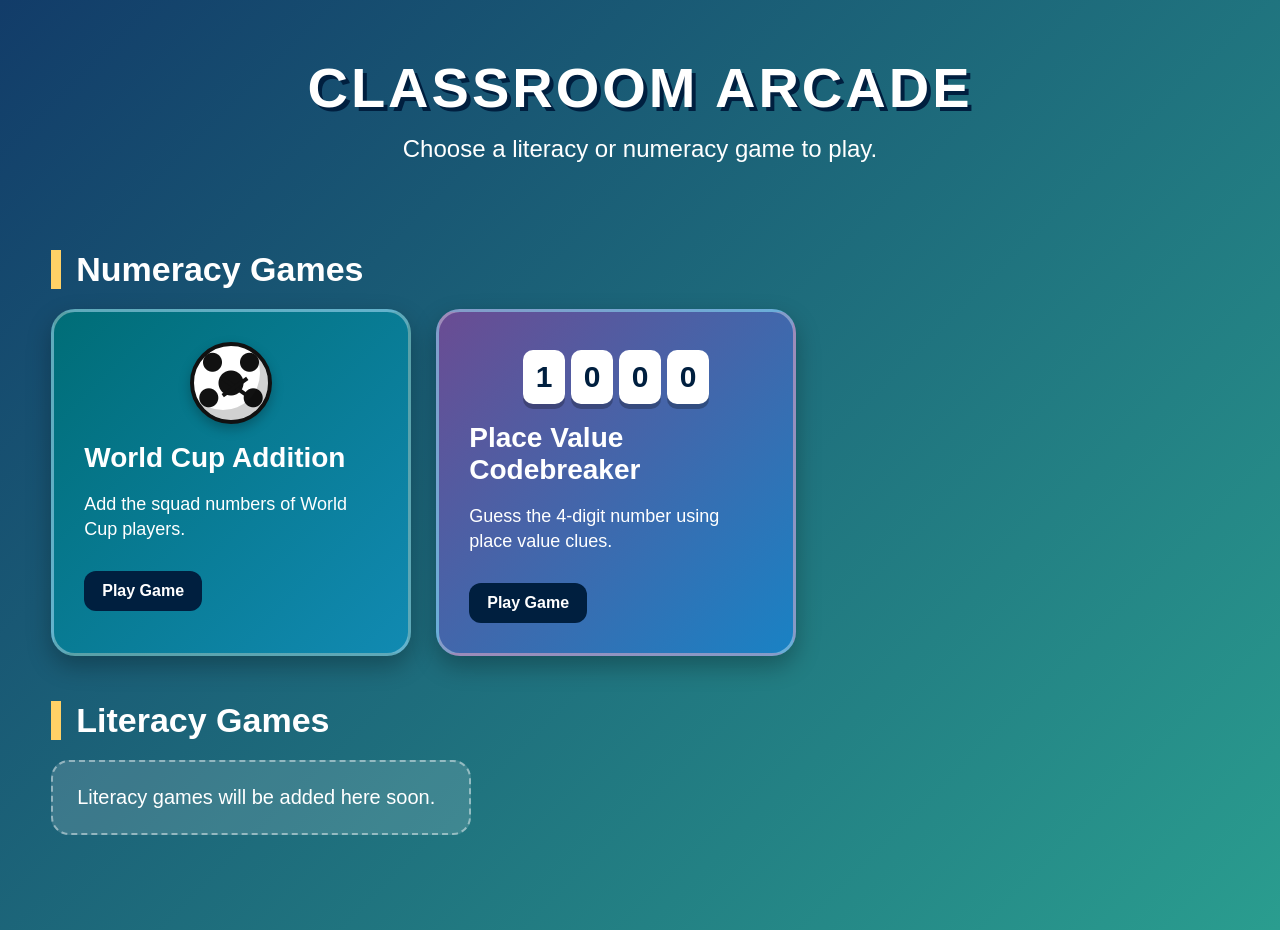
==== index.html @ f68cedc3 "Add files via upload" ====
<!DOCTYPE html>
<html lang="en">
<head>
  <meta charset="UTF-8" />
  <meta name="viewport" content="width=device-width, initial-scale=1.0" />

  <title>Classroom Arcade</title>

  <link rel="stylesheet" href="style.css" />
</head>
<body>

  <header class="hero">
    <h1>Classroom Arcade</h1>
    <p>Choose a literacy or numeracy game to play.</p>
  </header>

  <main class="container">

    <section class="game-section">
      <h2>Numeracy Games</h2>

      <div class="game-grid">

        <a class="game-card numeracy" href="world-cup-addition/index.html">
          <div class="soccer-ball" aria-hidden="true"></div>

          <h3>World Cup Addition</h3>

          <p>
            Add the squad numbers of World Cup players.
          </p>

          <span>Play Game</span>
        </a>

        <a class="game-card numeracy place-value-card" href="place-value-codebreaker/index.html">
          <div class="digit-icon" aria-hidden="true">
            <span>1</span>
            <span>0</span>
            <span>0</span>
            <span>0</span>
          </div>

          <h3>Place Value Codebreaker</h3>

          <p>
            Guess the 4-digit number using place value clues.
          </p>

          <span>Play Game</span>
        </a>

      </div>
    </section>

    <section class="game-section">
      <h2>Literacy Games</h2>

      <p class="empty-message">
        Literacy games will be added here soon.
      </p>
    </section>

  </main>

</body>
</html>
---- style.css ----
* {
  box-sizing: border-box;
}

body {
  margin: 0;
  font-family: Arial, sans-serif;
  background: linear-gradient(135deg, #123c69, #2a9d8f);
  color: white;
  min-height: 100vh;
}

.hero {
  text-align: center;
  padding: 55px 20px 35px;
}

.hero h1 {
  font-size: 56px;
  margin: 0;
  text-transform: uppercase;
  letter-spacing: 3px;
  color: #ffffff;
  text-shadow: 4px 4px 0 #001f3f;
}

.hero p {
  font-size: 24px;
  margin-top: 15px;
}

.container {
  width: 92%;
  max-width: 1200px;
  margin: 0 auto;
  padding-bottom: 50px;
}

.game-section {
  margin-bottom: 45px;
}

.game-section h2 {
  font-size: 34px;
  margin-bottom: 20px;
  border-left: 10px solid #ffd166;
  padding-left: 15px;
}

.game-grid {
  display: grid;
  grid-template-columns: repeat(auto-fit, minmax(260px, 360px));
  gap: 25px;
}

.game-card {
  display: block;
  text-decoration: none;
  color: white;
  border-radius: 24px;
  padding: 30px;
  min-height: 270px;
  transition: transform 0.2s, background 0.2s;
  box-shadow: 0 10px 24px rgba(0, 0, 0, 0.28);
  border: 3px solid rgba(255, 255, 255, 0.35);
}

.game-card:hover {
  transform: translateY(-6px);
}

.game-card h3 {
  font-size: 28px;
  margin: 18px 0 10px;
}

.game-card p {
  font-size: 18px;
  line-height: 1.4;
  margin-bottom: 20px;
}

.game-card span {
  display: inline-block;
  margin-top: 8px;
  padding: 11px 18px;
  background: #001f3f;
  border-radius: 12px;
  font-weight: bold;
}

.numeracy {
  background: linear-gradient(135deg, #006d77, #118ab2);
}

.numeracy:hover {
  background: linear-gradient(135deg, #007c89, #1597c4);
}

.empty-message {
  font-size: 20px;
  background: rgba(255, 255, 255, 0.14);
  border: 2px dashed rgba(255, 255, 255, 0.45);
  border-radius: 18px;
  padding: 24px;
  max-width: 420px;
}

/* Soccer ball image made with CSS so it will not turn into a question mark */
.soccer-ball {
  width: 82px;
  height: 82px;
  margin: 0 auto 10px;
  border-radius: 50%;
  background:
    radial-gradient(circle at 50% 50%, #111 0 12px, transparent 13px),
    radial-gradient(circle at 25% 22%, #111 0 9px, transparent 10px),
    radial-gradient(circle at 75% 22%, #111 0 9px, transparent 10px),
    radial-gradient(circle at 20% 70%, #111 0 9px, transparent 10px),
    radial-gradient(circle at 80% 70%, #111 0 9px, transparent 10px),
    #ffffff;
  border: 4px solid #111;
  position: relative;
  box-shadow: inset -8px -10px 0 rgba(0, 0, 0, 0.18), 0 5px 12px rgba(0, 0, 0, 0.25);
}

.soccer-ball::before,
.soccer-ball::after {
  content: "";
  position: absolute;
  background: #111;
  height: 4px;
  width: 30px;
  top: 39px;
  left: 26px;
}

.soccer-ball::before {
  transform: rotate(35deg);
}

.soccer-ball::after {
  transform: rotate(-35deg);
}


.digit-icon {
  display: flex;
  justify-content: center;
  gap: 6px;
  margin: 0 auto 12px;
}

.digit-icon span {
  display: flex;
  justify-content: center;
  align-items: center;
  width: 42px;
  height: 54px;
  background: white;
  color: #001f3f;
  border-radius: 10px;
  font-size: 30px;
  font-weight: bold;
  box-shadow: 0 5px 0 rgba(0, 0, 0, 0.25);
}

.place-value-card {
  background: linear-gradient(135deg, #6a4c93, #1982c4);
}

.place-value-card:hover {
  background: linear-gradient(135deg, #7b5ab0, #2296df);
}

@media (max-width: 700px) {
  .hero {
    padding-top: 40px;
  }

  .hero h1 {
    font-size: 38px;
  }

  .hero p {
    font-size: 19px;
  }

  .game-section h2 {
    font-size: 28px;
  }

  .game-grid {
    grid-template-columns: 1fr;
  }

  .game-card {
    min-height: 250px;
  }
}
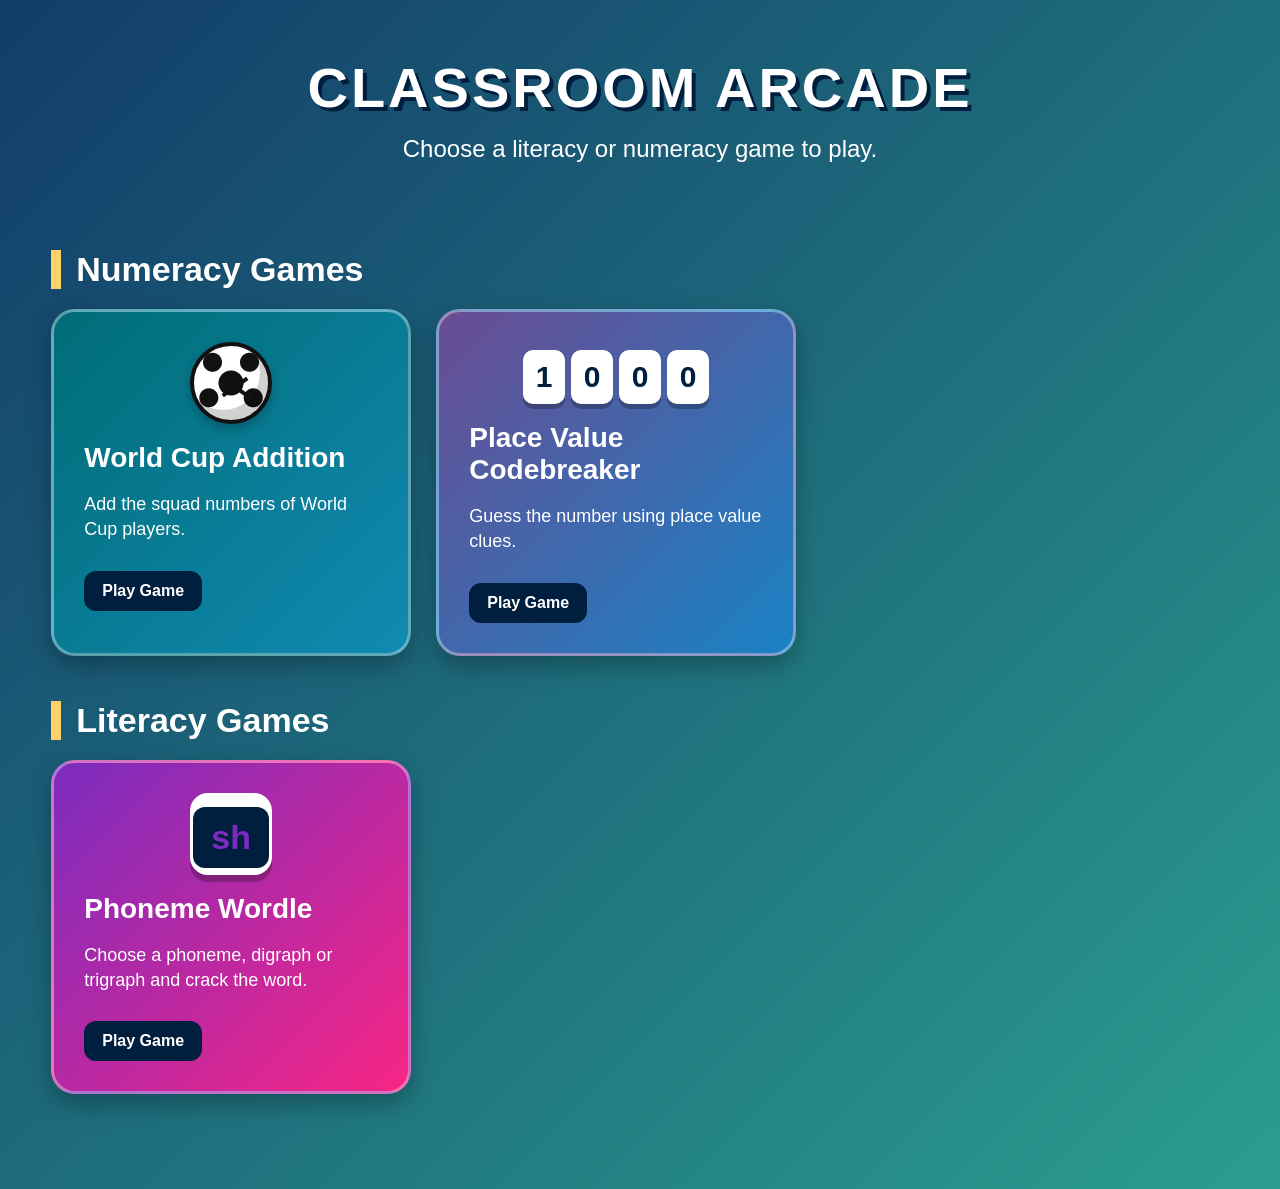
==== commit 89367797: "Add files via upload" ====
--- a/index.html
+++ b/index.html
@@ -3,66 +3,48 @@
 <head>
   <meta charset="UTF-8" />
   <meta name="viewport" content="width=device-width, initial-scale=1.0" />
-
   <title>Classroom Arcade</title>
-
   <link rel="stylesheet" href="style.css" />
 </head>
 <body>
-
   <header class="hero">
     <h1>Classroom Arcade</h1>
     <p>Choose a literacy or numeracy game to play.</p>
   </header>
 
   <main class="container">
-
     <section class="game-section">
       <h2>Numeracy Games</h2>
-
       <div class="game-grid">
-
         <a class="game-card numeracy" href="world-cup-addition/index.html">
           <div class="soccer-ball" aria-hidden="true"></div>
-
           <h3>World Cup Addition</h3>
-
-          <p>
-            Add the squad numbers of World Cup players.
-          </p>
-
+          <p>Add the squad numbers of World Cup players.</p>
           <span>Play Game</span>
         </a>
 
         <a class="game-card numeracy place-value-card" href="place-value-codebreaker/index.html">
           <div class="digit-icon" aria-hidden="true">
-            <span>1</span>
-            <span>0</span>
-            <span>0</span>
-            <span>0</span>
+            <span>1</span><span>0</span><span>0</span><span>0</span>
           </div>
-
           <h3>Place Value Codebreaker</h3>
-
-          <p>
-            Guess the 4-digit number using place value clues.
-          </p>
-
+          <p>Guess the number using place value clues.</p>
           <span>Play Game</span>
         </a>
-
       </div>
     </section>
 
     <section class="game-section">
       <h2>Literacy Games</h2>
-
-      <p class="empty-message">
-        Literacy games will be added here soon.
-      </p>
+      <div class="game-grid">
+        <a class="game-card literacy phoneme-card" href="phoneme-wordle/index.html">
+          <div class="phoneme-icon" aria-hidden="true"><span>sh</span></div>
+          <h3>Phoneme Wordle</h3>
+          <p>Choose a phoneme, digraph or trigraph and crack the word.</p>
+          <span>Play Game</span>
+        </a>
+      </div>
     </section>
-
   </main>
-
 </body>
 </html>
--- a/style.css
+++ b/style.css
@@ -173,6 +173,41 @@
   background: linear-gradient(135deg, #7b5ab0, #2296df);
 }
 
+
+.literacy {
+  background: linear-gradient(135deg, #7b2cbf, #f72585);
+}
+
+.literacy:hover {
+  background: linear-gradient(135deg, #8d3fe0, #ff4fa3);
+}
+
+.phoneme-card {
+  background: linear-gradient(135deg, #7b2cbf, #f72585);
+}
+
+.phoneme-card:hover {
+  background: linear-gradient(135deg, #8d3fe0, #ff4fa3);
+}
+
+.phoneme-icon {
+  display: flex;
+  justify-content: center;
+  align-items: center;
+  width: 82px;
+  height: 82px;
+  margin: 0 auto 10px;
+  border-radius: 18px;
+  background: white;
+  color: #7b2cbf;
+  box-shadow: 0 7px 0 rgba(0, 0, 0, 0.25);
+}
+
+.phoneme-icon span {
+  font-size: 34px;
+  font-weight: bold;
+}
+
 @media (max-width: 700px) {
   .hero {
     padding-top: 40px;
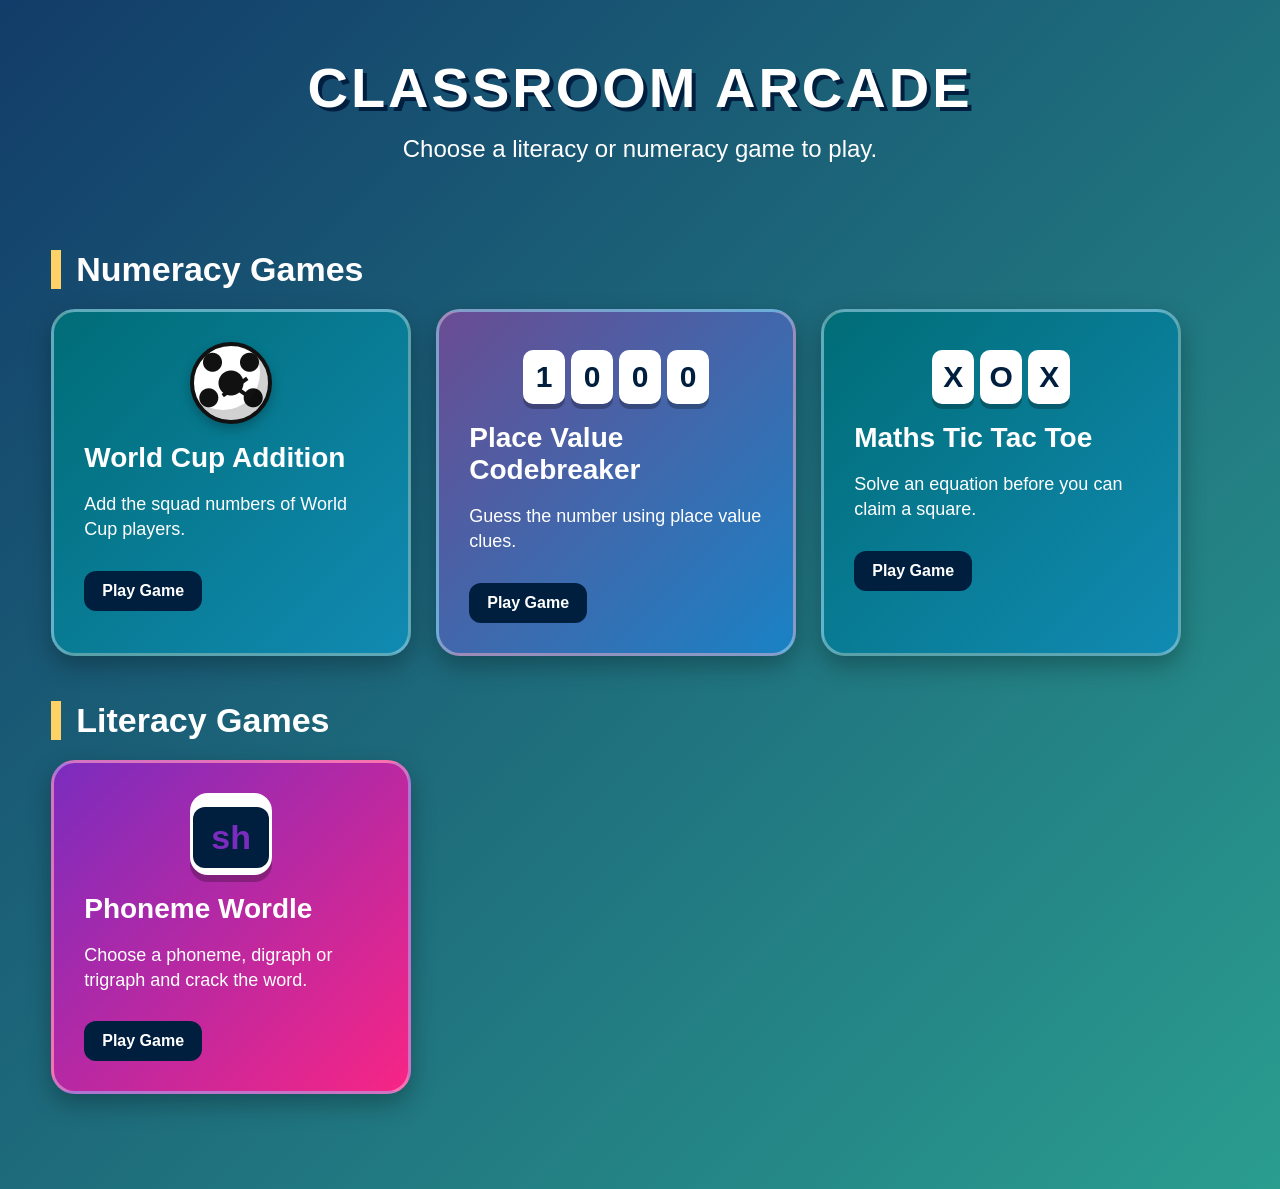
==== commit 50831337: "Add files via upload" ====
--- a/index.html
+++ b/index.html
@@ -31,6 +31,23 @@
           <p>Guess the number using place value clues.</p>
           <span>Play Game</span>
         </a>
+
+        <a class="game-card numeracy" href="maths-tic-tac-toe/index.html">
+          <div class="digit-icon" aria-hidden="true">
+            <span>X</span>
+            <span>O</span>
+            <span>X</span>
+          </div>
+
+          <h3>Maths Tic Tac Toe</h3>
+
+          <p>
+            Solve an equation before you can claim a square.
+          </p>
+
+          <span>Play Game</span>
+        </a>
+
       </div>
     </section>
 
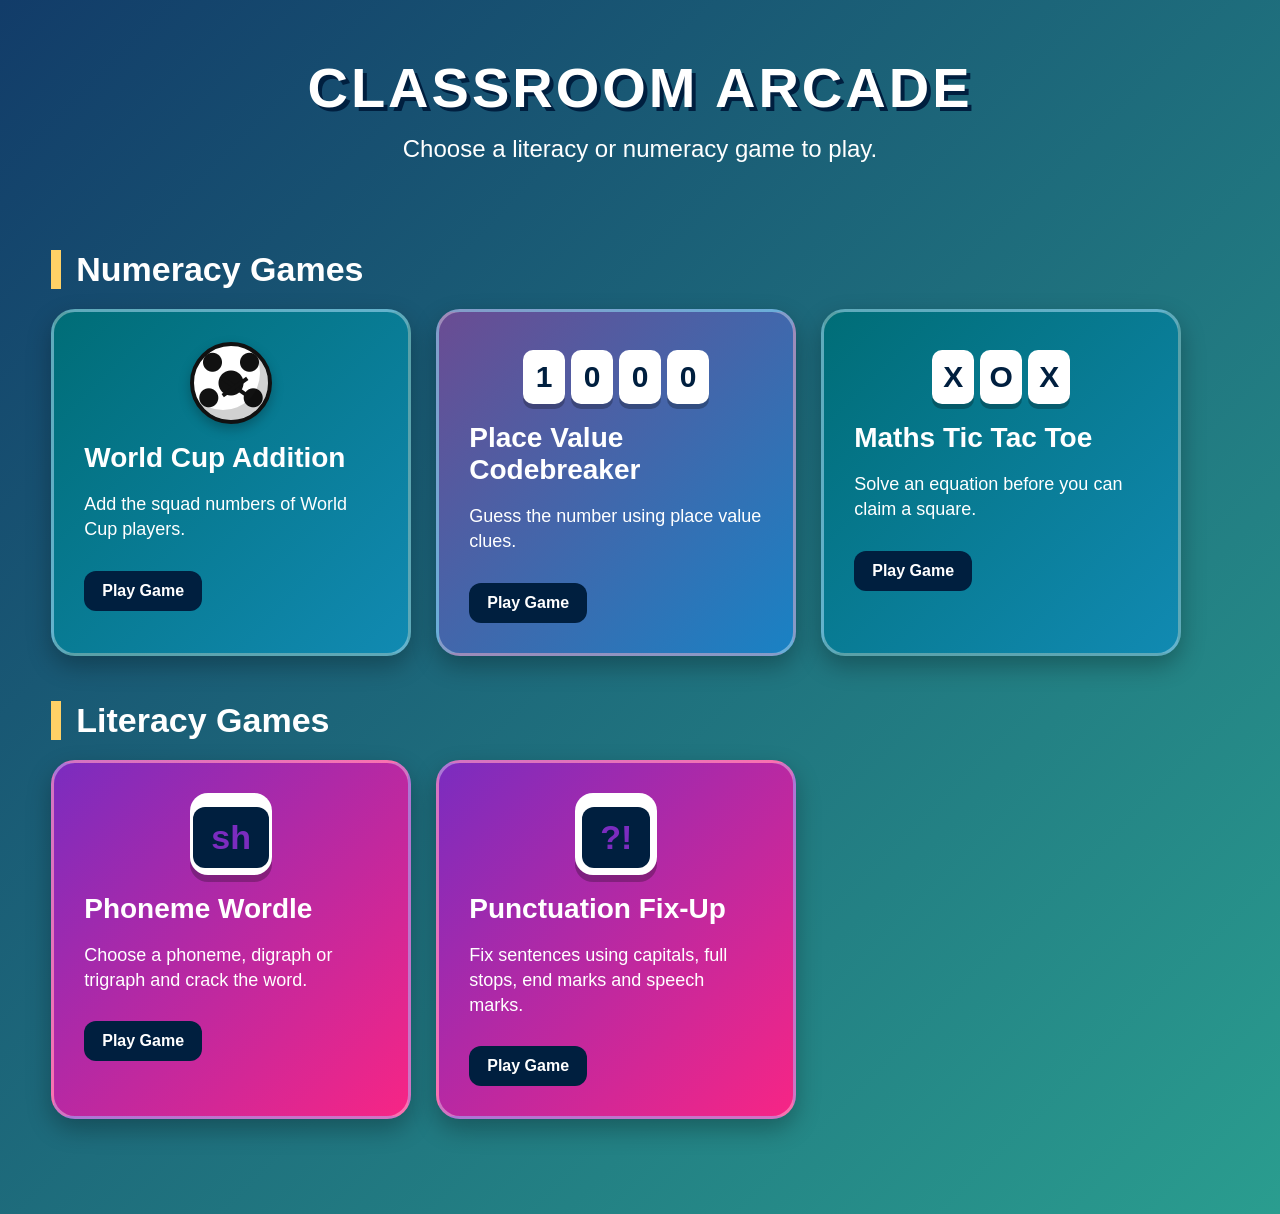
==== commit 3cab7a52: "Add files via upload" ====
--- a/index.html
+++ b/index.html
@@ -60,6 +60,14 @@
           <p>Choose a phoneme, digraph or trigraph and crack the word.</p>
           <span>Play Game</span>
         </a>
+
+        <a class="game-card literacy phoneme-card" href="punctuation-fix-up/index.html">
+          <div class="phoneme-icon" aria-hidden="true"><span>?!</span></div>
+          <h3>Punctuation Fix-Up</h3>
+          <p>Fix sentences using capitals, full stops, end marks and speech marks.</p>
+          <span>Play Game</span>
+        </a>
+
       </div>
     </section>
   </main>
--- a/style.css
+++ b/style.css
@@ -232,4 +232,16 @@
   .game-card {
     min-height: 250px;
   }
-}+}
+
+.punctuation-card {
+  background: linear-gradient(135deg, #ef476f, #ffd166);
+}
+
+.punctuation-card:hover {
+  background: linear-gradient(135deg, #ff5d8f, #ffe08a);
+}
+
+.punctuation-icon {
+  color: #ef476f;
+}
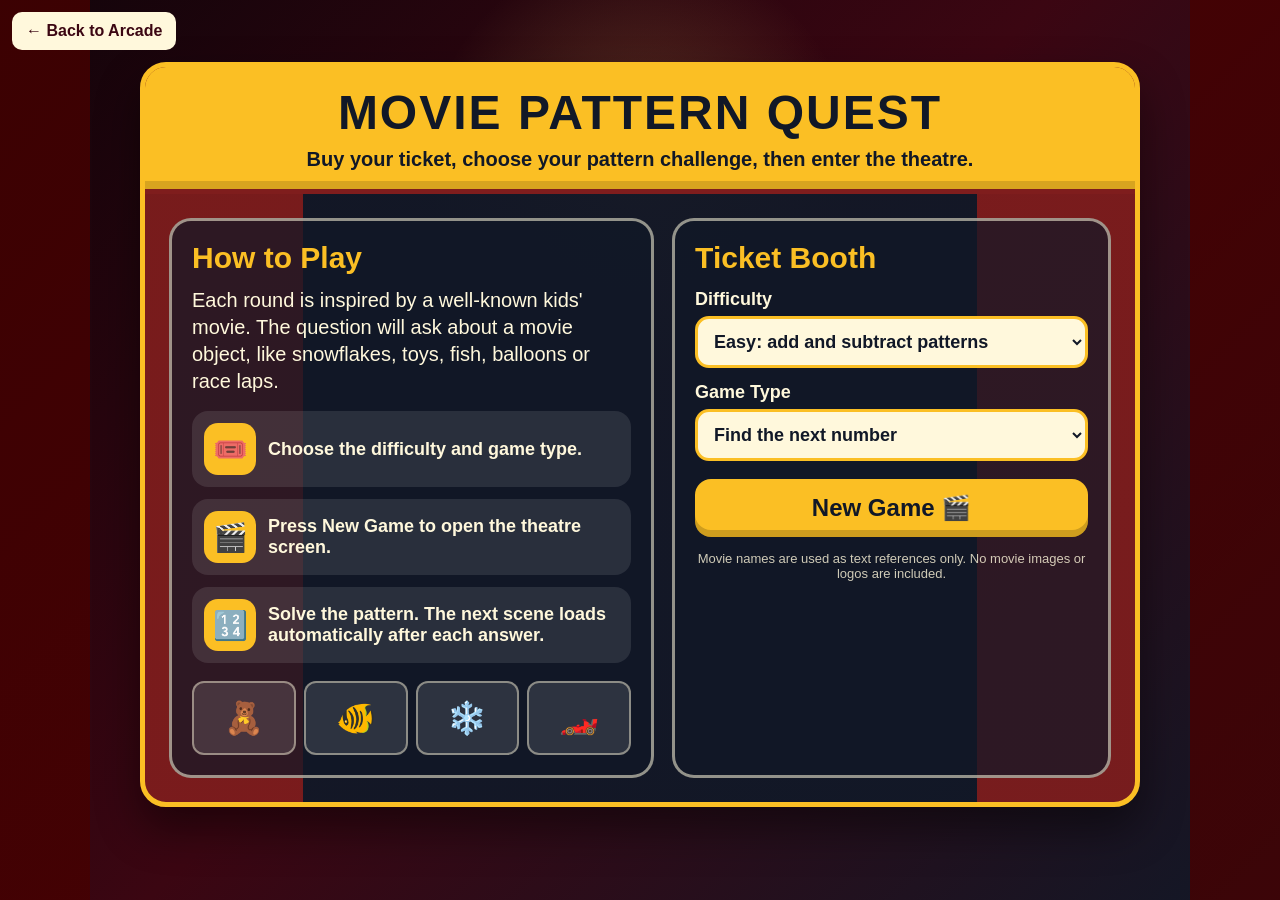
==== commit e16065db: "Add files via upload" ====
--- a/index.html
+++ b/index.html
@@ -3,73 +3,281 @@
 <head>
   <meta charset="UTF-8" />
   <meta name="viewport" content="width=device-width, initial-scale=1.0" />
-  <title>Classroom Arcade</title>
-  <link rel="stylesheet" href="style.css" />
+
+  <title>Movie Pattern Quest</title>
+
+  <style>
+    * {
+      box-sizing: border-box;
+    }
+
+    body {
+      margin: 0;
+      min-height: 100vh;
+      font-family: Arial, sans-serif;
+      color: #fff8dc;
+      background:
+        radial-gradient(circle at 50% 18%, rgba(255, 212, 102, 0.22), transparent 22%),
+        linear-gradient(90deg, rgba(70, 0, 0, 0.8) 0 7%, transparent 7% 93%, rgba(70, 0, 0, 0.8) 93% 100%),
+        linear-gradient(135deg, #12040a, #3b0612 48%, #111827);
+      padding: 62px 14px 28px;
+    }
+
+    .back-link {
+      position: fixed;
+      top: 12px;
+      left: 12px;
+      background: #fff8dc;
+      color: #3b0612;
+      padding: 10px 14px;
+      border-radius: 10px;
+      text-decoration: none;
+      font-weight: bold;
+      z-index: 20;
+    }
+
+    .theatre {
+      width: 100%;
+      max-width: 1000px;
+      margin: 0 auto;
+      border: 5px solid #fbbf24;
+      border-radius: 26px;
+      background:
+        linear-gradient(90deg, rgba(127, 29, 29, 0.92) 0 16%, rgba(17, 24, 39, 0.94) 16% 84%, rgba(127, 29, 29, 0.92) 84% 100%);
+      box-shadow: 0 22px 44px rgba(0, 0, 0, 0.45);
+      overflow: hidden;
+    }
+
+    .marquee {
+      padding: 18px 16px;
+      text-align: center;
+      background: #fbbf24;
+      color: #111827;
+      border-bottom: 5px solid #7f1d1d;
+      box-shadow: inset 0 -8px 0 rgba(0, 0, 0, 0.14);
+    }
+
+    .marquee h1 {
+      margin: 0;
+      font-size: 48px;
+      text-transform: uppercase;
+      letter-spacing: 2px;
+    }
+
+    .marquee p {
+      margin: 8px 0 0;
+      font-size: 20px;
+      font-weight: bold;
+    }
+
+    .content {
+      padding: 24px;
+      display: grid;
+      grid-template-columns: 1.05fr 0.95fr;
+      gap: 18px;
+      align-items: stretch;
+    }
+
+    .instructions,
+    .ticket-booth {
+      border: 3px solid rgba(255, 248, 220, 0.55);
+      border-radius: 22px;
+      background: rgba(17, 24, 39, 0.72);
+      padding: 20px;
+    }
+
+    .instructions h2,
+    .ticket-booth h2 {
+      margin: 0 0 12px;
+      font-size: 30px;
+      color: #fbbf24;
+    }
+
+    .instructions p {
+      font-size: 20px;
+      line-height: 1.35;
+      margin: 0 0 14px;
+    }
+
+    .steps {
+      display: grid;
+      gap: 12px;
+      margin-top: 16px;
+    }
+
+    .step {
+      display: grid;
+      grid-template-columns: 52px 1fr;
+      gap: 12px;
+      align-items: center;
+      padding: 12px;
+      border-radius: 16px;
+      background: rgba(255, 255, 255, 0.1);
+      font-size: 18px;
+      font-weight: bold;
+    }
+
+    .step-icon {
+      width: 52px;
+      height: 52px;
+      border-radius: 14px;
+      background: #fbbf24;
+      color: #111827;
+      display: flex;
+      align-items: center;
+      justify-content: center;
+      font-size: 28px;
+    }
+
+    .ticket-booth label {
+      display: block;
+      margin: 14px 0 6px;
+      font-size: 18px;
+      font-weight: bold;
+    }
+
+    select {
+      width: 100%;
+      min-height: 52px;
+      padding: 0 12px;
+      border: 3px solid #fbbf24;
+      border-radius: 14px;
+      background: #fff8dc;
+      color: #111827;
+      font-size: 18px;
+      font-weight: bold;
+    }
+
+    .start-button {
+      width: 100%;
+      margin-top: 18px;
+      min-height: 58px;
+      border: none;
+      border-radius: 16px;
+      background: #fbbf24;
+      color: #111827;
+      font-size: 24px;
+      font-weight: bold;
+      cursor: pointer;
+      box-shadow: inset 0 -7px 0 rgba(0, 0, 0, 0.18);
+    }
+
+    .start-button:hover {
+      background: #fde68a;
+    }
+
+    .poster-row {
+      display: grid;
+      grid-template-columns: repeat(4, 1fr);
+      gap: 8px;
+      margin-top: 18px;
+    }
+
+    .poster {
+      min-height: 74px;
+      border-radius: 12px;
+      border: 2px solid rgba(255, 248, 220, 0.45);
+      display: flex;
+      align-items: center;
+      justify-content: center;
+      background: rgba(255, 255, 255, 0.12);
+      font-size: 32px;
+    }
+
+    .note {
+      margin-top: 14px;
+      font-size: 13px;
+      opacity: 0.8;
+      text-align: center;
+    }
+
+    @media (max-width: 800px) {
+      .content {
+        grid-template-columns: 1fr;
+        padding: 14px;
+      }
+
+      .marquee h1 {
+        font-size: 34px;
+      }
+
+      .marquee p {
+        font-size: 17px;
+      }
+
+      .instructions p {
+        font-size: 17px;
+      }
+    }
+  </style>
 </head>
 <body>
-  <header class="hero">
-    <h1>Classroom Arcade</h1>
-    <p>Choose a literacy or numeracy game to play.</p>
-  </header>
-
-  <main class="container">
-    <section class="game-section">
-      <h2>Numeracy Games</h2>
-      <div class="game-grid">
-        <a class="game-card numeracy" href="world-cup-addition/index.html">
-          <div class="soccer-ball" aria-hidden="true"></div>
-          <h3>World Cup Addition</h3>
-          <p>Add the squad numbers of World Cup players.</p>
-          <span>Play Game</span>
-        </a>
-
-        <a class="game-card numeracy place-value-card" href="place-value-codebreaker/index.html">
-          <div class="digit-icon" aria-hidden="true">
-            <span>1</span><span>0</span><span>0</span><span>0</span>
+
+  <a class="back-link" href="../index.html">← Back to Arcade</a>
+
+  <main class="theatre">
+    <section class="marquee">
+      <h1>Movie Pattern Quest</h1>
+      <p>Buy your ticket, choose your pattern challenge, then enter the theatre.</p>
+    </section>
+
+    <section class="content">
+      <div class="instructions">
+        <h2>How to Play</h2>
+        <p>
+          Each round is inspired by a well-known kids' movie. The question will ask about a movie object, like snowflakes, toys, fish, balloons or race laps.
+        </p>
+
+        <div class="steps">
+          <div class="step">
+            <div class="step-icon">🎟️</div>
+            <div>Choose the difficulty and game type.</div>
           </div>
-          <h3>Place Value Codebreaker</h3>
-          <p>Guess the number using place value clues.</p>
-          <span>Play Game</span>
-        </a>
-
-        <a class="game-card numeracy" href="maths-tic-tac-toe/index.html">
-          <div class="digit-icon" aria-hidden="true">
-            <span>X</span>
-            <span>O</span>
-            <span>X</span>
+
+          <div class="step">
+            <div class="step-icon">🎬</div>
+            <div>Press <strong>New Game</strong> to open the theatre screen.</div>
           </div>
 
-          <h3>Maths Tic Tac Toe</h3>
-
-          <p>
-            Solve an equation before you can claim a square.
-          </p>
-
-          <span>Play Game</span>
-        </a>
-
+          <div class="step">
+            <div class="step-icon">🔢</div>
+            <div>Solve the pattern. The next scene loads automatically after each answer.</div>
+          </div>
+        </div>
+
+        <div class="poster-row" aria-label="Movie theatre posters">
+          <div class="poster">🧸</div>
+          <div class="poster">🐠</div>
+          <div class="poster">❄️</div>
+          <div class="poster">🏎️</div>
+        </div>
       </div>
-    </section>
-
-    <section class="game-section">
-      <h2>Literacy Games</h2>
-      <div class="game-grid">
-        <a class="game-card literacy phoneme-card" href="phoneme-wordle/index.html">
-          <div class="phoneme-icon" aria-hidden="true"><span>sh</span></div>
-          <h3>Phoneme Wordle</h3>
-          <p>Choose a phoneme, digraph or trigraph and crack the word.</p>
-          <span>Play Game</span>
-        </a>
-
-        <a class="game-card literacy phoneme-card" href="punctuation-fix-up/index.html">
-          <div class="phoneme-icon" aria-hidden="true"><span>?!</span></div>
-          <h3>Punctuation Fix-Up</h3>
-          <p>Fix sentences using capitals, full stops, end marks and speech marks.</p>
-          <span>Play Game</span>
-        </a>
-
-      </div>
+
+      <form class="ticket-booth" action="game.html" method="get">
+        <h2>Ticket Booth</h2>
+
+        <label for="difficulty">Difficulty</label>
+        <select id="difficulty" name="difficulty">
+          <option value="easy">Easy: add and subtract patterns</option>
+          <option value="medium">Medium: growing patterns</option>
+          <option value="hard">Hard: mixed patterns</option>
+        </select>
+
+        <label for="mode">Game Type</label>
+        <select id="mode" name="mode">
+          <option value="next">Find the next number</option>
+          <option value="missing">Find the missing number</option>
+          <option value="mixed">Mixed questions</option>
+        </select>
+
+        <button class="start-button" type="submit">New Game 🎬</button>
+
+        <p class="note">
+          Movie names are used as text references only. No movie images or logos are included.
+        </p>
+      </form>
     </section>
   </main>
+
 </body>
 </html>
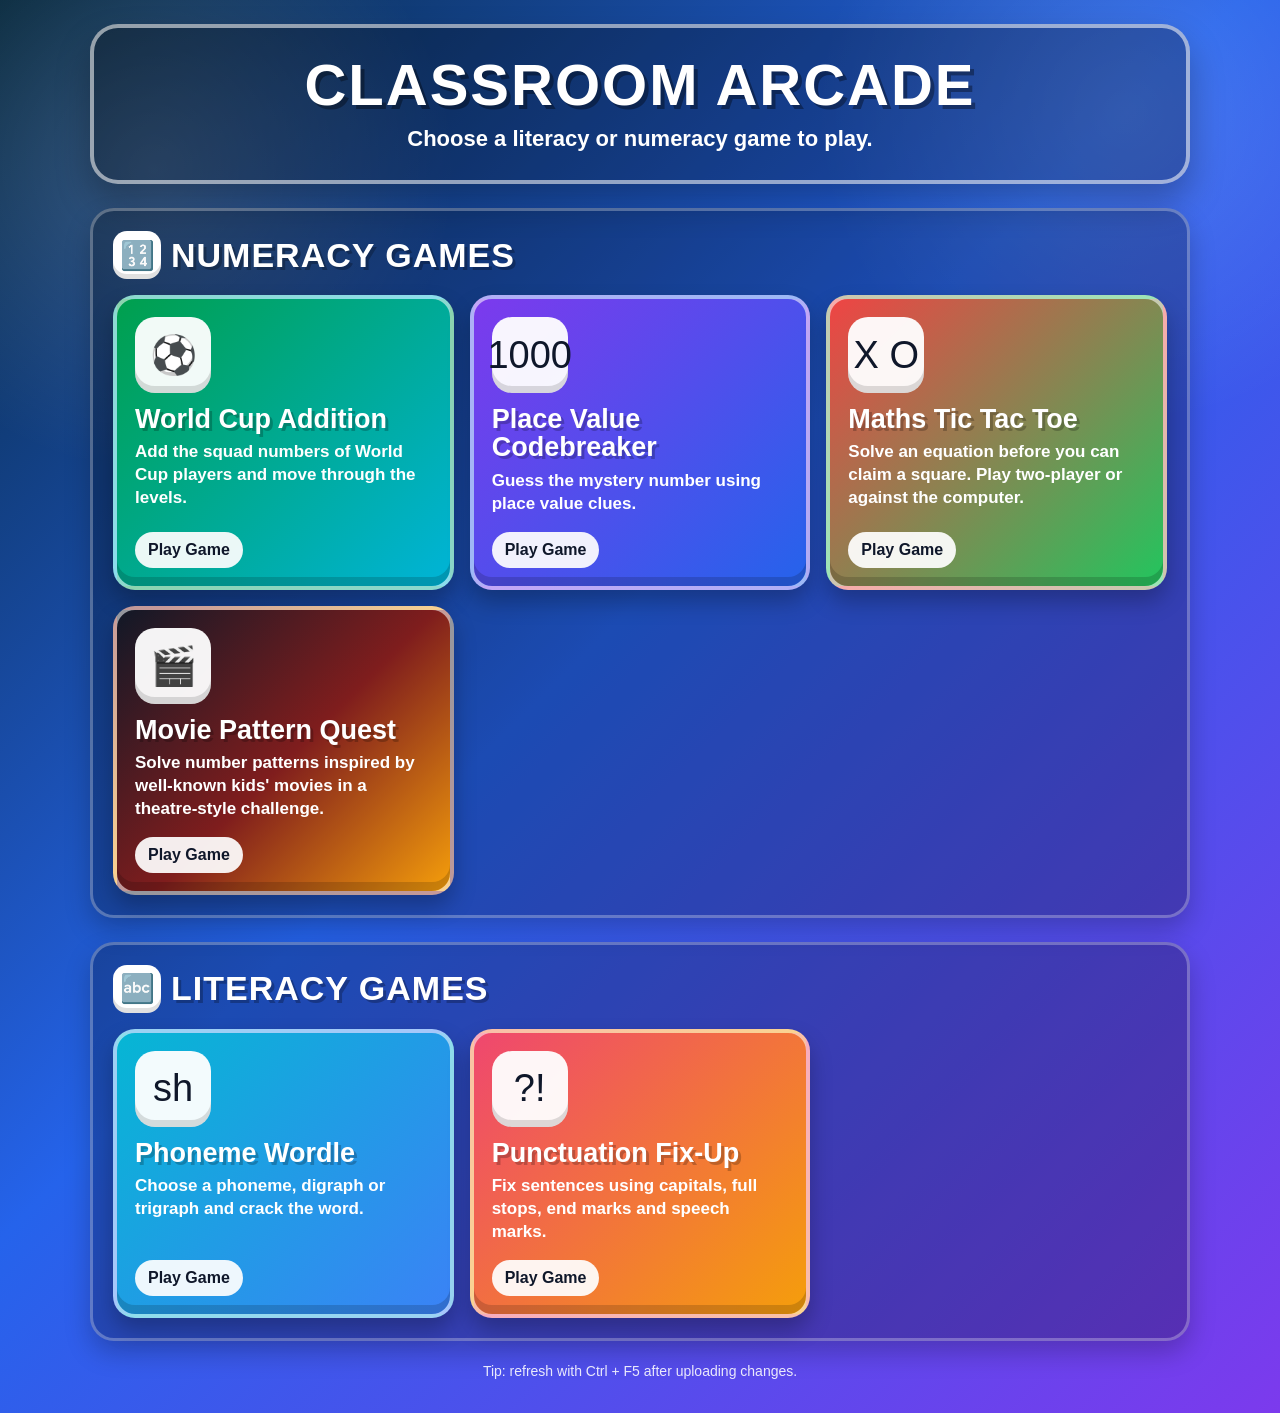
==== commit feb5129d: "Add files via upload" ====
--- a/index.html
+++ b/index.html
@@ -4,7 +4,7 @@
   <meta charset="UTF-8" />
   <meta name="viewport" content="width=device-width, initial-scale=1.0" />
 
-  <title>Movie Pattern Quest</title>
+  <title>Classroom Arcade</title>
 
   <style>
     * {
@@ -15,269 +15,314 @@
       margin: 0;
       min-height: 100vh;
       font-family: Arial, sans-serif;
-      color: #fff8dc;
+      color: #ffffff;
       background:
-        radial-gradient(circle at 50% 18%, rgba(255, 212, 102, 0.22), transparent 22%),
-        linear-gradient(90deg, rgba(70, 0, 0, 0.8) 0 7%, transparent 7% 93%, rgba(70, 0, 0, 0.8) 93% 100%),
-        linear-gradient(135deg, #12040a, #3b0612 48%, #111827);
-      padding: 62px 14px 28px;
-    }
-
-    .back-link {
-      position: fixed;
-      top: 12px;
-      left: 12px;
-      background: #fff8dc;
-      color: #3b0612;
-      padding: 10px 14px;
-      border-radius: 10px;
-      text-decoration: none;
-      font-weight: bold;
-      z-index: 20;
-    }
-
-    .theatre {
-      width: 100%;
-      max-width: 1000px;
-      margin: 0 auto;
-      border: 5px solid #fbbf24;
-      border-radius: 26px;
-      background:
-        linear-gradient(90deg, rgba(127, 29, 29, 0.92) 0 16%, rgba(17, 24, 39, 0.94) 16% 84%, rgba(127, 29, 29, 0.92) 84% 100%);
-      box-shadow: 0 22px 44px rgba(0, 0, 0, 0.45);
-      overflow: hidden;
-    }
-
-    .marquee {
-      padding: 18px 16px;
+        radial-gradient(circle at 12% 12%, rgba(255, 255, 255, 0.16), transparent 18%),
+        radial-gradient(circle at 88% 8%, rgba(255, 255, 255, 0.14), transparent 18%),
+        linear-gradient(135deg, #06283d, #2563eb 46%, #7c3aed);
+      padding: 24px 14px 34px;
+    }
+
+    .hero {
+      max-width: 1100px;
+      margin: 0 auto 24px;
+      padding: 28px 18px;
       text-align: center;
-      background: #fbbf24;
-      color: #111827;
-      border-bottom: 5px solid #7f1d1d;
-      box-shadow: inset 0 -8px 0 rgba(0, 0, 0, 0.14);
-    }
-
-    .marquee h1 {
+      border: 4px solid rgba(255, 255, 255, 0.55);
+      border-radius: 28px;
+      background: rgba(0, 0, 0, 0.26);
+      box-shadow: 0 18px 34px rgba(0, 0, 0, 0.28);
+    }
+
+    .hero h1 {
       margin: 0;
-      font-size: 48px;
+      font-size: 58px;
+      line-height: 1;
       text-transform: uppercase;
       letter-spacing: 2px;
-    }
-
-    .marquee p {
-      margin: 8px 0 0;
-      font-size: 20px;
+      text-shadow: 4px 4px 0 rgba(0, 0, 0, 0.35);
+    }
+
+    .hero p {
+      margin: 12px 0 0;
+      font-size: 22px;
       font-weight: bold;
     }
 
-    .content {
-      padding: 24px;
+    .container {
+      width: 100%;
+      max-width: 1100px;
+      margin: 0 auto;
       display: grid;
-      grid-template-columns: 1.05fr 0.95fr;
-      gap: 18px;
-      align-items: stretch;
-    }
-
-    .instructions,
-    .ticket-booth {
-      border: 3px solid rgba(255, 248, 220, 0.55);
-      border-radius: 22px;
-      background: rgba(17, 24, 39, 0.72);
+      gap: 24px;
+    }
+
+    .game-section {
       padding: 20px;
-    }
-
-    .instructions h2,
-    .ticket-booth h2 {
-      margin: 0 0 12px;
-      font-size: 30px;
-      color: #fbbf24;
-    }
-
-    .instructions p {
-      font-size: 20px;
-      line-height: 1.35;
-      margin: 0 0 14px;
-    }
-
-    .steps {
-      display: grid;
-      gap: 12px;
-      margin-top: 16px;
-    }
-
-    .step {
-      display: grid;
-      grid-template-columns: 52px 1fr;
-      gap: 12px;
-      align-items: center;
-      padding: 12px;
-      border-radius: 16px;
-      background: rgba(255, 255, 255, 0.1);
-      font-size: 18px;
-      font-weight: bold;
-    }
-
-    .step-icon {
-      width: 52px;
-      height: 52px;
-      border-radius: 14px;
-      background: #fbbf24;
-      color: #111827;
+      border-radius: 24px;
+      background: rgba(0, 0, 0, 0.24);
+      border: 3px solid rgba(255, 255, 255, 0.28);
+      box-shadow: 0 12px 26px rgba(0, 0, 0, 0.22);
+    }
+
+    .section-title {
       display: flex;
       align-items: center;
+      gap: 10px;
+      margin-bottom: 16px;
+    }
+
+    .section-title h2 {
+      margin: 0;
+      font-size: 34px;
+      text-transform: uppercase;
+      letter-spacing: 1px;
+      text-shadow: 3px 3px 0 rgba(0, 0, 0, 0.25);
+    }
+
+    .section-title span {
+      width: 48px;
+      height: 48px;
+      border-radius: 14px;
+      background: #ffffff;
+      color: #1e3a8a;
+      display: flex;
       justify-content: center;
+      align-items: center;
       font-size: 28px;
-    }
-
-    .ticket-booth label {
-      display: block;
-      margin: 14px 0 6px;
-      font-size: 18px;
+      box-shadow: inset 0 -5px 0 rgba(0, 0, 0, 0.12);
+    }
+
+    .game-grid {
+      display: grid;
+      grid-template-columns: repeat(3, minmax(0, 1fr));
+      gap: 16px;
+    }
+
+    .game-card {
+      min-height: 250px;
+      padding: 18px;
+      border-radius: 22px;
+      text-decoration: none;
+      color: #ffffff;
+      display: flex;
+      flex-direction: column;
+      justify-content: space-between;
+      border: 4px solid rgba(255, 255, 255, 0.55);
+      box-shadow: 0 12px 22px rgba(0, 0, 0, 0.25), inset 0 -9px 0 rgba(0, 0, 0, 0.16);
+      transition: transform 0.18s ease, box-shadow 0.18s ease;
+    }
+
+    .game-card:hover,
+    .game-card:focus {
+      transform: translateY(-4px) scale(1.015);
+      box-shadow: 0 18px 30px rgba(0, 0, 0, 0.32), inset 0 -9px 0 rgba(0, 0, 0, 0.16);
+      outline: none;
+    }
+
+    .game-card h3 {
+      margin: 12px 0 8px;
+      font-size: 27px;
+      line-height: 1.05;
+      text-shadow: 3px 3px 0 rgba(0, 0, 0, 0.22);
+    }
+
+    .game-card p {
+      margin: 0;
+      font-size: 17px;
+      line-height: 1.35;
       font-weight: bold;
     }
 
-    select {
-      width: 100%;
-      min-height: 52px;
-      padding: 0 12px;
-      border: 3px solid #fbbf24;
-      border-radius: 14px;
-      background: #fff8dc;
-      color: #111827;
-      font-size: 18px;
+    .play-label {
+      align-self: flex-start;
+      margin-top: 16px;
+      padding: 9px 13px;
+      border-radius: 999px;
+      background: rgba(255, 255, 255, 0.92);
+      color: #0f172a;
+      font-size: 16px;
       font-weight: bold;
     }
 
-    .start-button {
-      width: 100%;
-      margin-top: 18px;
-      min-height: 58px;
-      border: none;
-      border-radius: 16px;
-      background: #fbbf24;
-      color: #111827;
-      font-size: 24px;
-      font-weight: bold;
-      cursor: pointer;
-      box-shadow: inset 0 -7px 0 rgba(0, 0, 0, 0.18);
-    }
-
-    .start-button:hover {
-      background: #fde68a;
-    }
-
-    .poster-row {
-      display: grid;
-      grid-template-columns: repeat(4, 1fr);
-      gap: 8px;
-      margin-top: 18px;
-    }
-
-    .poster {
-      min-height: 74px;
-      border-radius: 12px;
-      border: 2px solid rgba(255, 248, 220, 0.45);
+    .icon {
+      width: 76px;
+      height: 76px;
+      border-radius: 20px;
+      background: rgba(255, 255, 255, 0.95);
+      color: #0f172a;
       display: flex;
+      justify-content: center;
       align-items: center;
-      justify-content: center;
-      background: rgba(255, 255, 255, 0.12);
-      font-size: 32px;
-    }
-
-    .note {
-      margin-top: 14px;
-      font-size: 13px;
-      opacity: 0.8;
+      font-size: 38px;
+      box-shadow: inset 0 -7px 0 rgba(0, 0, 0, 0.13);
+    }
+
+    .world-cup {
+      background: linear-gradient(135deg, #009f4d, #00b4d8);
+    }
+
+    .place-value {
+      background: linear-gradient(135deg, #7c3aed, #2563eb);
+    }
+
+    .tic-tac-toe {
+      background: linear-gradient(135deg, #ef4444, #22c55e);
+    }
+
+    .movie-patterns {
+      background: linear-gradient(135deg, #111827, #7f1d1d 52%, #f59e0b);
+    }
+
+    .phoneme {
+      background: linear-gradient(135deg, #06b6d4, #3b82f6);
+    }
+
+    .punctuation {
+      background: linear-gradient(135deg, #ef476f, #f59e0b);
+    }
+
+    .footer-note {
+      max-width: 1100px;
+      margin: 22px auto 0;
       text-align: center;
-    }
-
-    @media (max-width: 800px) {
-      .content {
+      font-size: 14px;
+      opacity: 0.88;
+    }
+
+    @media (max-width: 950px) {
+      .game-grid {
+        grid-template-columns: repeat(2, minmax(0, 1fr));
+      }
+
+      .hero h1 {
+        font-size: 44px;
+      }
+    }
+
+    @media (max-width: 620px) {
+      body {
+        padding: 14px 8px 24px;
+      }
+
+      .hero {
+        padding: 22px 12px;
+      }
+
+      .hero h1 {
+        font-size: 34px;
+      }
+
+      .hero p {
+        font-size: 17px;
+      }
+
+      .game-section {
+        padding: 14px;
+      }
+
+      .section-title h2 {
+        font-size: 25px;
+      }
+
+      .section-title span {
+        width: 40px;
+        height: 40px;
+        font-size: 24px;
+      }
+
+      .game-grid {
         grid-template-columns: 1fr;
-        padding: 14px;
-      }
-
-      .marquee h1 {
-        font-size: 34px;
-      }
-
-      .marquee p {
-        font-size: 17px;
-      }
-
-      .instructions p {
-        font-size: 17px;
+      }
+
+      .game-card {
+        min-height: 220px;
       }
     }
   </style>
 </head>
 <body>
 
-  <a class="back-link" href="../index.html">← Back to Arcade</a>
-
-  <main class="theatre">
-    <section class="marquee">
-      <h1>Movie Pattern Quest</h1>
-      <p>Buy your ticket, choose your pattern challenge, then enter the theatre.</p>
+  <header class="hero">
+    <h1>Classroom Arcade</h1>
+    <p>Choose a literacy or numeracy game to play.</p>
+  </header>
+
+  <main class="container">
+    <section class="game-section">
+      <div class="section-title">
+        <span>🔢</span>
+        <h2>Numeracy Games</h2>
+      </div>
+
+      <div class="game-grid">
+        <a class="game-card world-cup" href="world-cup-addition/index.html">
+          <div>
+            <div class="icon">⚽</div>
+            <h3>World Cup Addition</h3>
+            <p>Add the squad numbers of World Cup players and move through the levels.</p>
+          </div>
+          <span class="play-label">Play Game</span>
+        </a>
+
+        <a class="game-card place-value" href="place-value-codebreaker/index.html">
+          <div>
+            <div class="icon">1000</div>
+            <h3>Place Value Codebreaker</h3>
+            <p>Guess the mystery number using place value clues.</p>
+          </div>
+          <span class="play-label">Play Game</span>
+        </a>
+
+        <a class="game-card tic-tac-toe" href="maths-tic-tac-toe/index.html">
+          <div>
+            <div class="icon">X O</div>
+            <h3>Maths Tic Tac Toe</h3>
+            <p>Solve an equation before you can claim a square. Play two-player or against the computer.</p>
+          </div>
+          <span class="play-label">Play Game</span>
+        </a>
+
+        <a class="game-card movie-patterns" href="movie-patterns/index.html">
+          <div>
+            <div class="icon">🎬</div>
+            <h3>Movie Pattern Quest</h3>
+            <p>Solve number patterns inspired by well-known kids' movies in a theatre-style challenge.</p>
+          </div>
+          <span class="play-label">Play Game</span>
+        </a>
+      </div>
     </section>
 
-    <section class="content">
-      <div class="instructions">
-        <h2>How to Play</h2>
-        <p>
-          Each round is inspired by a well-known kids' movie. The question will ask about a movie object, like snowflakes, toys, fish, balloons or race laps.
-        </p>
-
-        <div class="steps">
-          <div class="step">
-            <div class="step-icon">🎟️</div>
-            <div>Choose the difficulty and game type.</div>
-          </div>
-
-          <div class="step">
-            <div class="step-icon">🎬</div>
-            <div>Press <strong>New Game</strong> to open the theatre screen.</div>
-          </div>
-
-          <div class="step">
-            <div class="step-icon">🔢</div>
-            <div>Solve the pattern. The next scene loads automatically after each answer.</div>
-          </div>
-        </div>
-
-        <div class="poster-row" aria-label="Movie theatre posters">
-          <div class="poster">🧸</div>
-          <div class="poster">🐠</div>
-          <div class="poster">❄️</div>
-          <div class="poster">🏎️</div>
-        </div>
+    <section class="game-section">
+      <div class="section-title">
+        <span>🔤</span>
+        <h2>Literacy Games</h2>
       </div>
 
-      <form class="ticket-booth" action="game.html" method="get">
-        <h2>Ticket Booth</h2>
-
-        <label for="difficulty">Difficulty</label>
-        <select id="difficulty" name="difficulty">
-          <option value="easy">Easy: add and subtract patterns</option>
-          <option value="medium">Medium: growing patterns</option>
-          <option value="hard">Hard: mixed patterns</option>
-        </select>
-
-        <label for="mode">Game Type</label>
-        <select id="mode" name="mode">
-          <option value="next">Find the next number</option>
-          <option value="missing">Find the missing number</option>
-          <option value="mixed">Mixed questions</option>
-        </select>
-
-        <button class="start-button" type="submit">New Game 🎬</button>
-
-        <p class="note">
-          Movie names are used as text references only. No movie images or logos are included.
-        </p>
-      </form>
+      <div class="game-grid">
+        <a class="game-card phoneme" href="phoneme-wordle/index.html">
+          <div>
+            <div class="icon">sh</div>
+            <h3>Phoneme Wordle</h3>
+            <p>Choose a phoneme, digraph or trigraph and crack the word.</p>
+          </div>
+          <span class="play-label">Play Game</span>
+        </a>
+
+        <a class="game-card punctuation" href="punctuation-fix-up/index.html">
+          <div>
+            <div class="icon">?!</div>
+            <h3>Punctuation Fix-Up</h3>
+            <p>Fix sentences using capitals, full stops, end marks and speech marks.</p>
+          </div>
+          <span class="play-label">Play Game</span>
+        </a>
+      </div>
     </section>
   </main>
 
+  <p class="footer-note">Tip: refresh with Ctrl + F5 after uploading changes.</p>
+
 </body>
 </html>
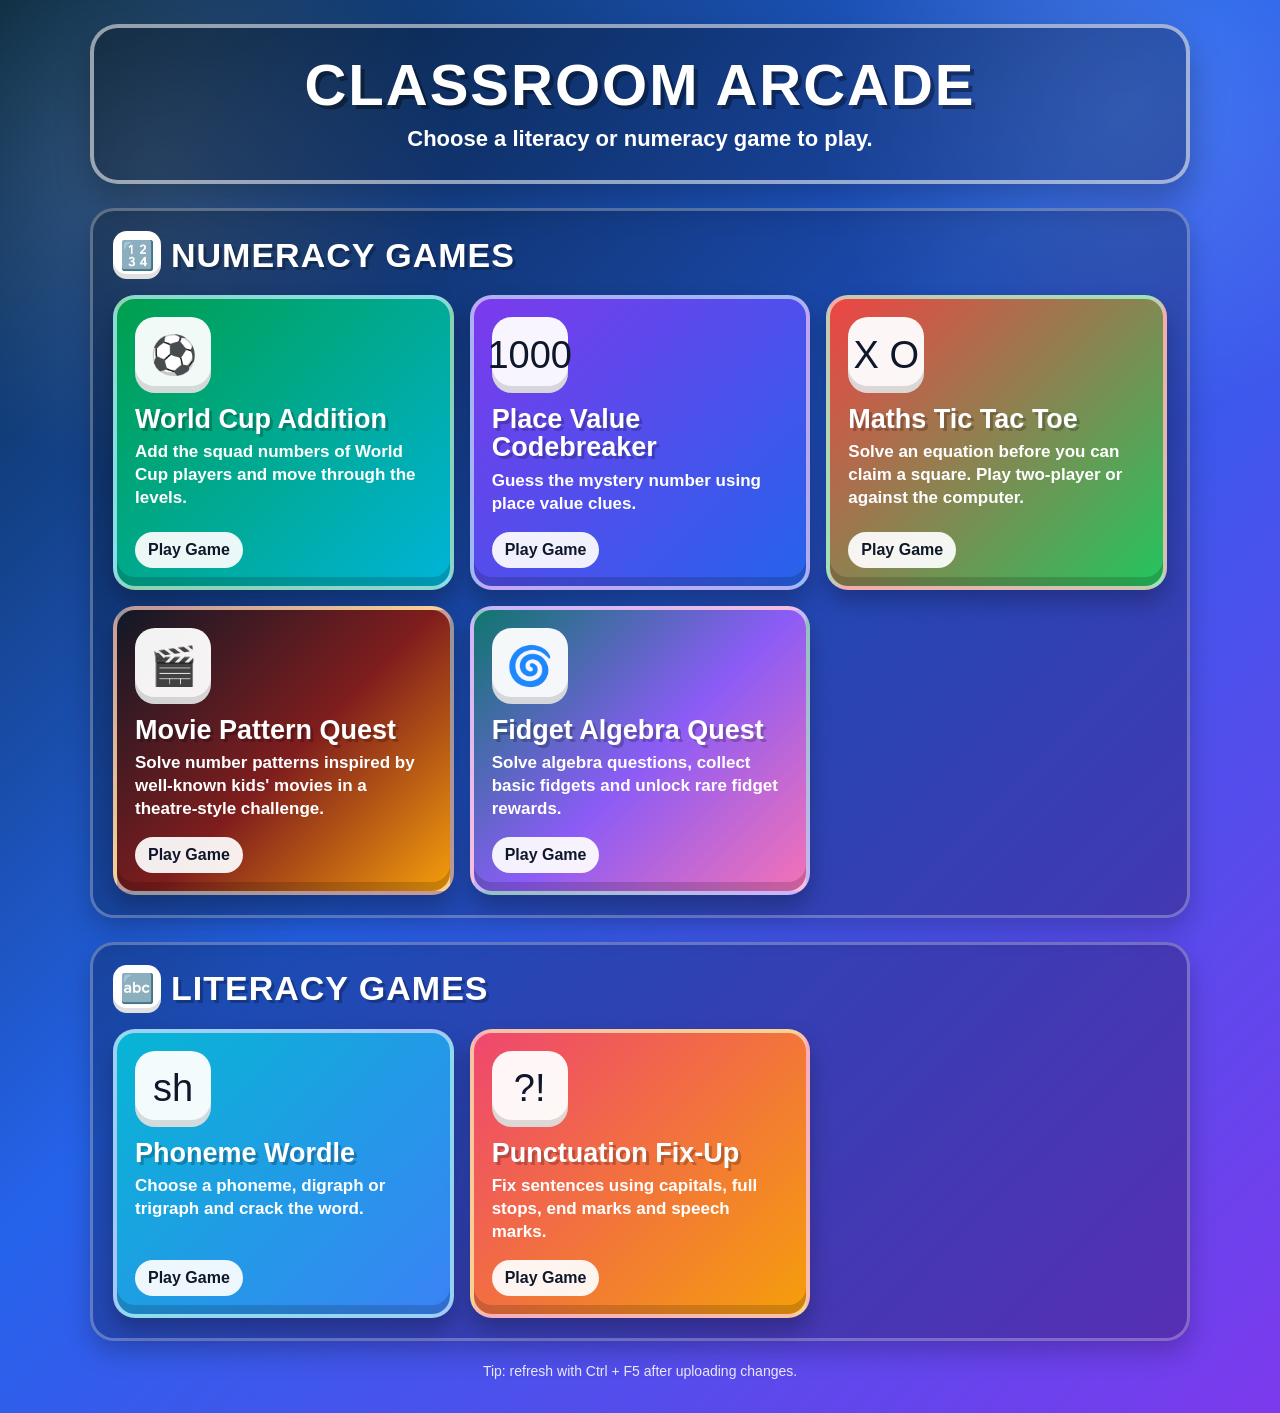
==== commit 45f81c33: "Add files via upload" ====
--- a/index.html
+++ b/index.html
@@ -174,6 +174,10 @@
       background: linear-gradient(135deg, #111827, #7f1d1d 52%, #f59e0b);
     }
 
+    .fidget-algebra {
+      background: linear-gradient(135deg, #0f766e, #8b5cf6 52%, #f472b6);
+    }
+
     .phoneme {
       background: linear-gradient(135deg, #06b6d4, #3b82f6);
     }
@@ -291,6 +295,16 @@
           </div>
           <span class="play-label">Play Game</span>
         </a>
+
+        <a class="game-card fidget-algebra" href="fidget-algebra/index.html">
+          <div>
+            <div class="icon">🌀</div>
+            <h3>Fidget Algebra Quest</h3>
+            <p>Solve algebra questions, collect basic fidgets and unlock rare fidget rewards.</p>
+          </div>
+          <span class="play-label">Play Game</span>
+        </a>
+
       </div>
     </section>
 
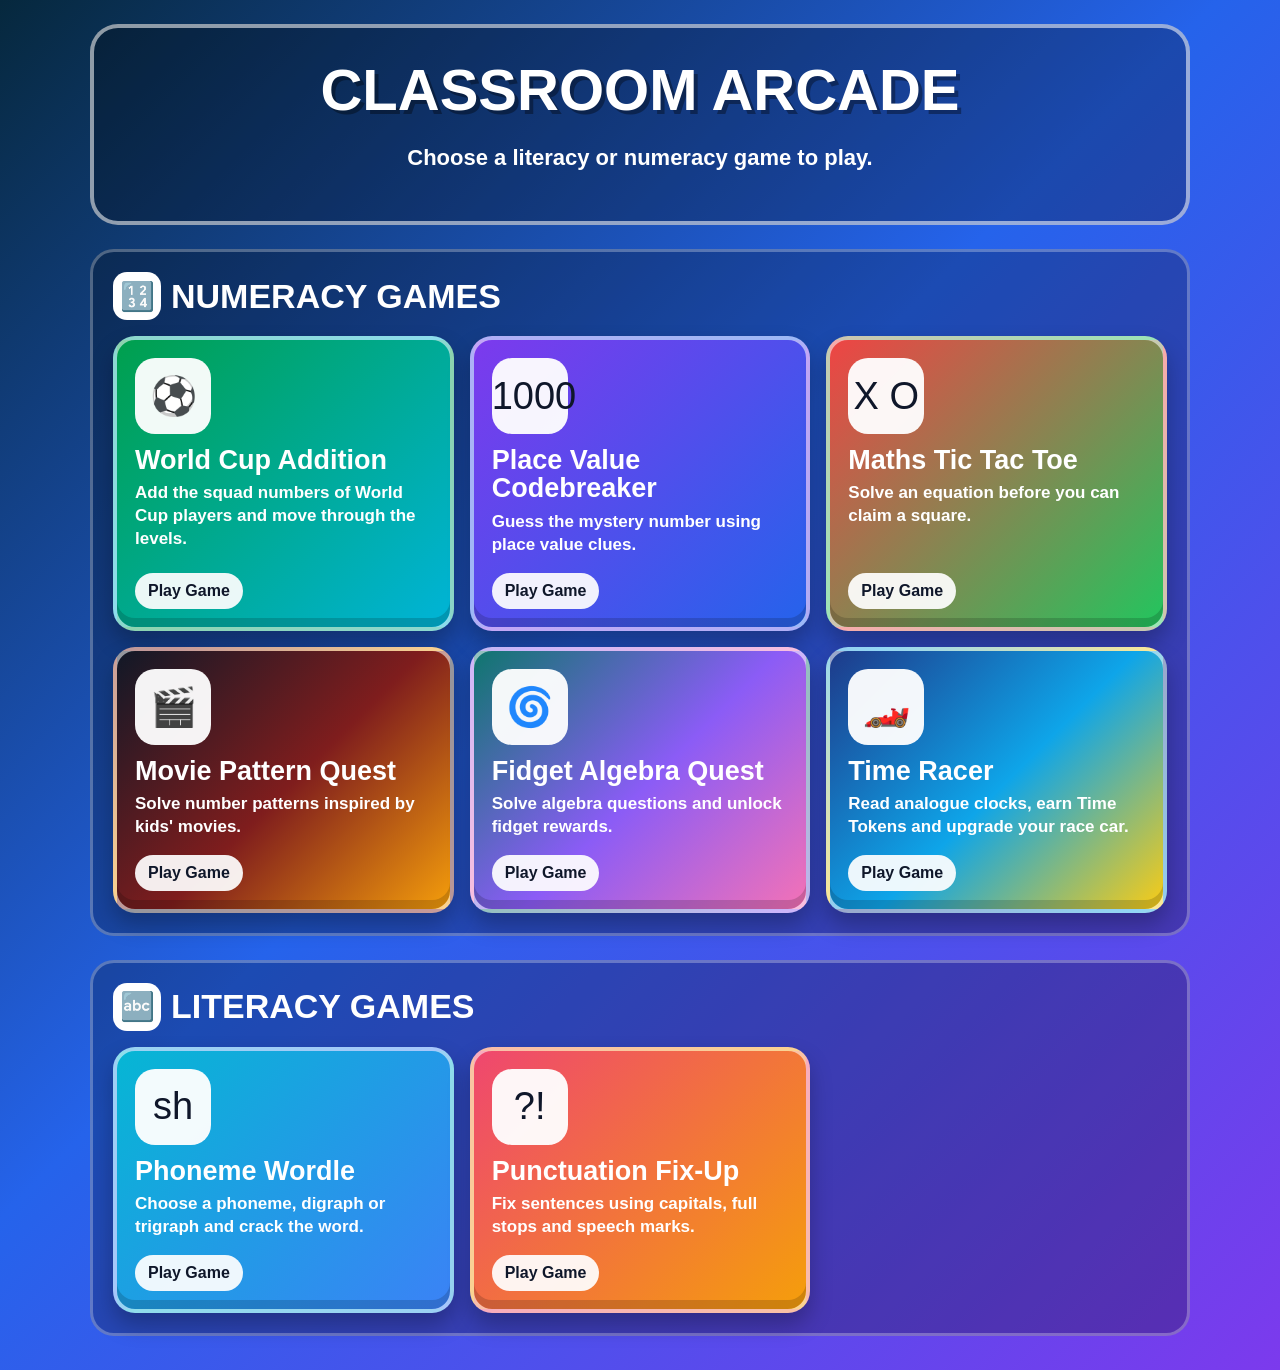
==== commit 4dc7e521: "Add files via upload" ====
--- a/index.html
+++ b/index.html
@@ -1,342 +1,27 @@
 <!DOCTYPE html>
 <html lang="en">
 <head>
-  <meta charset="UTF-8" />
-  <meta name="viewport" content="width=device-width, initial-scale=1.0" />
-
-  <title>Classroom Arcade</title>
-
-  <style>
-    * {
-      box-sizing: border-box;
-    }
-
-    body {
-      margin: 0;
-      min-height: 100vh;
-      font-family: Arial, sans-serif;
-      color: #ffffff;
-      background:
-        radial-gradient(circle at 12% 12%, rgba(255, 255, 255, 0.16), transparent 18%),
-        radial-gradient(circle at 88% 8%, rgba(255, 255, 255, 0.14), transparent 18%),
-        linear-gradient(135deg, #06283d, #2563eb 46%, #7c3aed);
-      padding: 24px 14px 34px;
-    }
-
-    .hero {
-      max-width: 1100px;
-      margin: 0 auto 24px;
-      padding: 28px 18px;
-      text-align: center;
-      border: 4px solid rgba(255, 255, 255, 0.55);
-      border-radius: 28px;
-      background: rgba(0, 0, 0, 0.26);
-      box-shadow: 0 18px 34px rgba(0, 0, 0, 0.28);
-    }
-
-    .hero h1 {
-      margin: 0;
-      font-size: 58px;
-      line-height: 1;
-      text-transform: uppercase;
-      letter-spacing: 2px;
-      text-shadow: 4px 4px 0 rgba(0, 0, 0, 0.35);
-    }
-
-    .hero p {
-      margin: 12px 0 0;
-      font-size: 22px;
-      font-weight: bold;
-    }
-
-    .container {
-      width: 100%;
-      max-width: 1100px;
-      margin: 0 auto;
-      display: grid;
-      gap: 24px;
-    }
-
-    .game-section {
-      padding: 20px;
-      border-radius: 24px;
-      background: rgba(0, 0, 0, 0.24);
-      border: 3px solid rgba(255, 255, 255, 0.28);
-      box-shadow: 0 12px 26px rgba(0, 0, 0, 0.22);
-    }
-
-    .section-title {
-      display: flex;
-      align-items: center;
-      gap: 10px;
-      margin-bottom: 16px;
-    }
-
-    .section-title h2 {
-      margin: 0;
-      font-size: 34px;
-      text-transform: uppercase;
-      letter-spacing: 1px;
-      text-shadow: 3px 3px 0 rgba(0, 0, 0, 0.25);
-    }
-
-    .section-title span {
-      width: 48px;
-      height: 48px;
-      border-radius: 14px;
-      background: #ffffff;
-      color: #1e3a8a;
-      display: flex;
-      justify-content: center;
-      align-items: center;
-      font-size: 28px;
-      box-shadow: inset 0 -5px 0 rgba(0, 0, 0, 0.12);
-    }
-
-    .game-grid {
-      display: grid;
-      grid-template-columns: repeat(3, minmax(0, 1fr));
-      gap: 16px;
-    }
-
-    .game-card {
-      min-height: 250px;
-      padding: 18px;
-      border-radius: 22px;
-      text-decoration: none;
-      color: #ffffff;
-      display: flex;
-      flex-direction: column;
-      justify-content: space-between;
-      border: 4px solid rgba(255, 255, 255, 0.55);
-      box-shadow: 0 12px 22px rgba(0, 0, 0, 0.25), inset 0 -9px 0 rgba(0, 0, 0, 0.16);
-      transition: transform 0.18s ease, box-shadow 0.18s ease;
-    }
-
-    .game-card:hover,
-    .game-card:focus {
-      transform: translateY(-4px) scale(1.015);
-      box-shadow: 0 18px 30px rgba(0, 0, 0, 0.32), inset 0 -9px 0 rgba(0, 0, 0, 0.16);
-      outline: none;
-    }
-
-    .game-card h3 {
-      margin: 12px 0 8px;
-      font-size: 27px;
-      line-height: 1.05;
-      text-shadow: 3px 3px 0 rgba(0, 0, 0, 0.22);
-    }
-
-    .game-card p {
-      margin: 0;
-      font-size: 17px;
-      line-height: 1.35;
-      font-weight: bold;
-    }
-
-    .play-label {
-      align-self: flex-start;
-      margin-top: 16px;
-      padding: 9px 13px;
-      border-radius: 999px;
-      background: rgba(255, 255, 255, 0.92);
-      color: #0f172a;
-      font-size: 16px;
-      font-weight: bold;
-    }
-
-    .icon {
-      width: 76px;
-      height: 76px;
-      border-radius: 20px;
-      background: rgba(255, 255, 255, 0.95);
-      color: #0f172a;
-      display: flex;
-      justify-content: center;
-      align-items: center;
-      font-size: 38px;
-      box-shadow: inset 0 -7px 0 rgba(0, 0, 0, 0.13);
-    }
-
-    .world-cup {
-      background: linear-gradient(135deg, #009f4d, #00b4d8);
-    }
-
-    .place-value {
-      background: linear-gradient(135deg, #7c3aed, #2563eb);
-    }
-
-    .tic-tac-toe {
-      background: linear-gradient(135deg, #ef4444, #22c55e);
-    }
-
-    .movie-patterns {
-      background: linear-gradient(135deg, #111827, #7f1d1d 52%, #f59e0b);
-    }
-
-    .fidget-algebra {
-      background: linear-gradient(135deg, #0f766e, #8b5cf6 52%, #f472b6);
-    }
-
-    .phoneme {
-      background: linear-gradient(135deg, #06b6d4, #3b82f6);
-    }
-
-    .punctuation {
-      background: linear-gradient(135deg, #ef476f, #f59e0b);
-    }
-
-    .footer-note {
-      max-width: 1100px;
-      margin: 22px auto 0;
-      text-align: center;
-      font-size: 14px;
-      opacity: 0.88;
-    }
-
-    @media (max-width: 950px) {
-      .game-grid {
-        grid-template-columns: repeat(2, minmax(0, 1fr));
-      }
-
-      .hero h1 {
-        font-size: 44px;
-      }
-    }
-
-    @media (max-width: 620px) {
-      body {
-        padding: 14px 8px 24px;
-      }
-
-      .hero {
-        padding: 22px 12px;
-      }
-
-      .hero h1 {
-        font-size: 34px;
-      }
-
-      .hero p {
-        font-size: 17px;
-      }
-
-      .game-section {
-        padding: 14px;
-      }
-
-      .section-title h2 {
-        font-size: 25px;
-      }
-
-      .section-title span {
-        width: 40px;
-        height: 40px;
-        font-size: 24px;
-      }
-
-      .game-grid {
-        grid-template-columns: 1fr;
-      }
-
-      .game-card {
-        min-height: 220px;
-      }
-    }
-  </style>
+<meta charset="UTF-8"><meta name="viewport" content="width=device-width,initial-scale=1.0">
+<title>Classroom Arcade</title>
+<style>
+*{box-sizing:border-box}body{margin:0;min-height:100vh;font-family:Arial,sans-serif;color:white;background:linear-gradient(135deg,#06283d,#2563eb 46%,#7c3aed);padding:24px 14px 34px}.hero{max-width:1100px;margin:0 auto 24px;padding:28px 18px;text-align:center;border:4px solid rgba(255,255,255,.55);border-radius:28px;background:rgba(0,0,0,.26)}.hero h1{margin:0;font-size:58px;text-transform:uppercase;text-shadow:4px 4px 0 rgba(0,0,0,.35)}.hero p{font-size:22px;font-weight:bold}.container{max-width:1100px;margin:auto;display:grid;gap:24px}.game-section{padding:20px;border-radius:24px;background:rgba(0,0,0,.24);border:3px solid rgba(255,255,255,.28)}.section-title{display:flex;align-items:center;gap:10px;margin-bottom:16px}.section-title h2{margin:0;font-size:34px;text-transform:uppercase}.section-title span{width:48px;height:48px;border-radius:14px;background:white;color:#1e3a8a;display:grid;place-items:center;font-size:28px}.game-grid{display:grid;grid-template-columns:repeat(3,minmax(0,1fr));gap:16px}.game-card{min-height:235px;padding:18px;border-radius:22px;text-decoration:none;color:white;display:flex;flex-direction:column;justify-content:space-between;border:4px solid rgba(255,255,255,.55);box-shadow:0 12px 22px rgba(0,0,0,.25),inset 0 -9px 0 rgba(0,0,0,.16)}.game-card:hover{transform:translateY(-4px)}.game-card h3{margin:12px 0 8px;font-size:27px;line-height:1.05}.game-card p{margin:0;font-size:17px;line-height:1.35;font-weight:bold}.play-label{align-self:flex-start;margin-top:16px;padding:9px 13px;border-radius:999px;background:rgba(255,255,255,.92);color:#0f172a;font-weight:bold}.icon{width:76px;height:76px;border-radius:20px;background:rgba(255,255,255,.95);color:#0f172a;display:grid;place-items:center;font-size:38px}.world-cup{background:linear-gradient(135deg,#009f4d,#00b4d8)}.place-value{background:linear-gradient(135deg,#7c3aed,#2563eb)}.tic-tac-toe{background:linear-gradient(135deg,#ef4444,#22c55e)}.movie-patterns{background:linear-gradient(135deg,#111827,#7f1d1d 52%,#f59e0b)}.fidget-algebra{background:linear-gradient(135deg,#0f766e,#8b5cf6 52%,#f472b6)}.time-racer{background:linear-gradient(135deg,#1e3a8a,#0ea5e9 52%,#facc15)}.phoneme{background:linear-gradient(135deg,#06b6d4,#3b82f6)}.punctuation{background:linear-gradient(135deg,#ef476f,#f59e0b)}@media(max-width:950px){.game-grid{grid-template-columns:repeat(2,1fr)}.hero h1{font-size:44px}}@media(max-width:620px){.game-grid{grid-template-columns:1fr}.hero h1{font-size:34px}}
+</style>
 </head>
 <body>
-
-  <header class="hero">
-    <h1>Classroom Arcade</h1>
-    <p>Choose a literacy or numeracy game to play.</p>
-  </header>
-
-  <main class="container">
-    <section class="game-section">
-      <div class="section-title">
-        <span>🔢</span>
-        <h2>Numeracy Games</h2>
-      </div>
-
-      <div class="game-grid">
-        <a class="game-card world-cup" href="world-cup-addition/index.html">
-          <div>
-            <div class="icon">⚽</div>
-            <h3>World Cup Addition</h3>
-            <p>Add the squad numbers of World Cup players and move through the levels.</p>
-          </div>
-          <span class="play-label">Play Game</span>
-        </a>
-
-        <a class="game-card place-value" href="place-value-codebreaker/index.html">
-          <div>
-            <div class="icon">1000</div>
-            <h3>Place Value Codebreaker</h3>
-            <p>Guess the mystery number using place value clues.</p>
-          </div>
-          <span class="play-label">Play Game</span>
-        </a>
-
-        <a class="game-card tic-tac-toe" href="maths-tic-tac-toe/index.html">
-          <div>
-            <div class="icon">X O</div>
-            <h3>Maths Tic Tac Toe</h3>
-            <p>Solve an equation before you can claim a square. Play two-player or against the computer.</p>
-          </div>
-          <span class="play-label">Play Game</span>
-        </a>
-
-        <a class="game-card movie-patterns" href="movie-patterns/index.html">
-          <div>
-            <div class="icon">🎬</div>
-            <h3>Movie Pattern Quest</h3>
-            <p>Solve number patterns inspired by well-known kids' movies in a theatre-style challenge.</p>
-          </div>
-          <span class="play-label">Play Game</span>
-        </a>
-
-        <a class="game-card fidget-algebra" href="fidget-algebra/index.html">
-          <div>
-            <div class="icon">🌀</div>
-            <h3>Fidget Algebra Quest</h3>
-            <p>Solve algebra questions, collect basic fidgets and unlock rare fidget rewards.</p>
-          </div>
-          <span class="play-label">Play Game</span>
-        </a>
-
-      </div>
-    </section>
-
-    <section class="game-section">
-      <div class="section-title">
-        <span>🔤</span>
-        <h2>Literacy Games</h2>
-      </div>
-
-      <div class="game-grid">
-        <a class="game-card phoneme" href="phoneme-wordle/index.html">
-          <div>
-            <div class="icon">sh</div>
-            <h3>Phoneme Wordle</h3>
-            <p>Choose a phoneme, digraph or trigraph and crack the word.</p>
-          </div>
-          <span class="play-label">Play Game</span>
-        </a>
-
-        <a class="game-card punctuation" href="punctuation-fix-up/index.html">
-          <div>
-            <div class="icon">?!</div>
-            <h3>Punctuation Fix-Up</h3>
-            <p>Fix sentences using capitals, full stops, end marks and speech marks.</p>
-          </div>
-          <span class="play-label">Play Game</span>
-        </a>
-      </div>
-    </section>
-  </main>
-
-  <p class="footer-note">Tip: refresh with Ctrl + F5 after uploading changes.</p>
-
+<header class="hero"><h1>Classroom Arcade</h1><p>Choose a literacy or numeracy game to play.</p></header>
+<main class="container">
+<section class="game-section"><div class="section-title"><span>🔢</span><h2>Numeracy Games</h2></div><div class="game-grid">
+<a class="game-card world-cup" href="world-cup-addition/index.html"><div><div class="icon">⚽</div><h3>World Cup Addition</h3><p>Add the squad numbers of World Cup players and move through the levels.</p></div><span class="play-label">Play Game</span></a>
+<a class="game-card place-value" href="place-value-codebreaker/index.html"><div><div class="icon">1000</div><h3>Place Value Codebreaker</h3><p>Guess the mystery number using place value clues.</p></div><span class="play-label">Play Game</span></a>
+<a class="game-card tic-tac-toe" href="maths-tic-tac-toe/index.html"><div><div class="icon">X O</div><h3>Maths Tic Tac Toe</h3><p>Solve an equation before you can claim a square.</p></div><span class="play-label">Play Game</span></a>
+<a class="game-card movie-patterns" href="movie-patterns/index.html"><div><div class="icon">🎬</div><h3>Movie Pattern Quest</h3><p>Solve number patterns inspired by kids' movies.</p></div><span class="play-label">Play Game</span></a>
+<a class="game-card fidget-algebra" href="fidget-algebra/index.html"><div><div class="icon">🌀</div><h3>Fidget Algebra Quest</h3><p>Solve algebra questions and unlock fidget rewards.</p></div><span class="play-label">Play Game</span></a>
+<a class="game-card time-racer" href="time-racer/index.html"><div><div class="icon">🏎️</div><h3>Time Racer</h3><p>Read analogue clocks, earn Time Tokens and upgrade your race car.</p></div><span class="play-label">Play Game</span></a>
+</div></section>
+<section class="game-section"><div class="section-title"><span>🔤</span><h2>Literacy Games</h2></div><div class="game-grid">
+<a class="game-card phoneme" href="phoneme-wordle/index.html"><div><div class="icon">sh</div><h3>Phoneme Wordle</h3><p>Choose a phoneme, digraph or trigraph and crack the word.</p></div><span class="play-label">Play Game</span></a>
+<a class="game-card punctuation" href="punctuation-fix-up/index.html"><div><div class="icon">?!</div><h3>Punctuation Fix-Up</h3><p>Fix sentences using capitals, full stops and speech marks.</p></div><span class="play-label">Play Game</span></a>
+</div></section>
+</main>
 </body>
-</html>
+</html>
